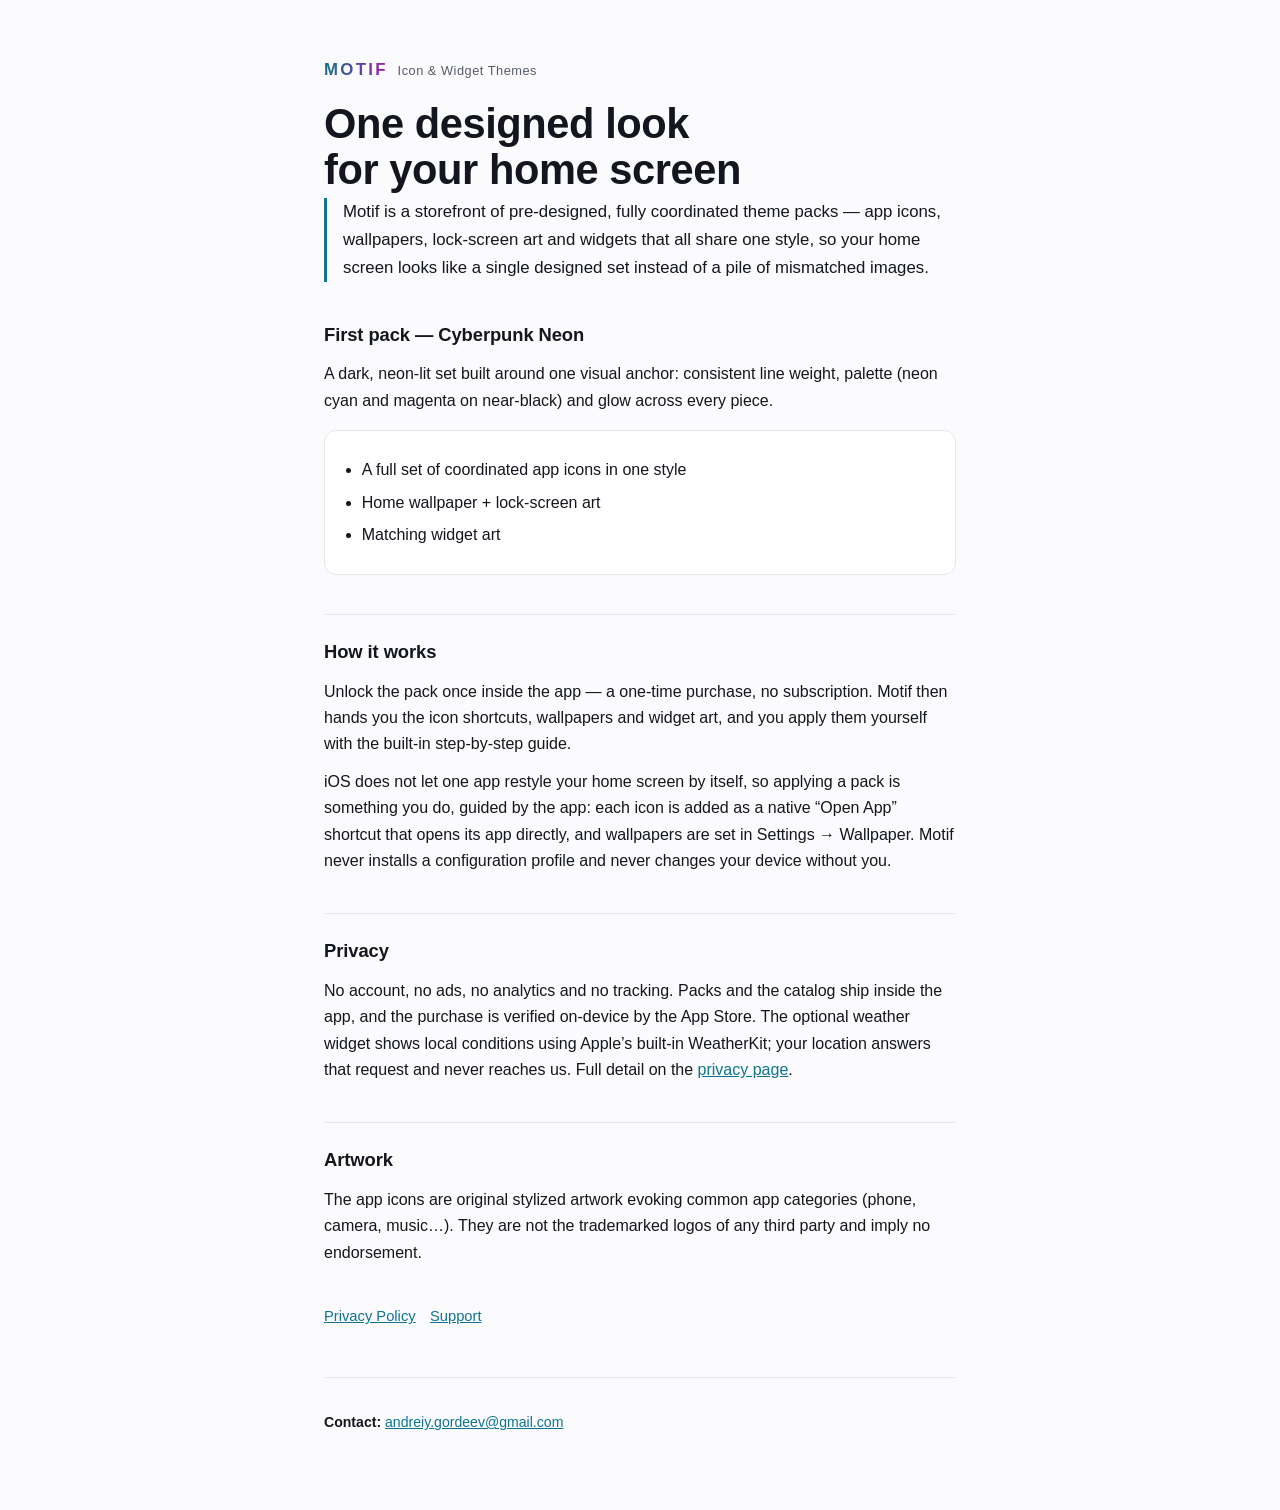
==== index.html @ cd954186 "Motif site: marketing page, privacy policy, support The three URLs the App Store listing points at. " ====
<!doctype html>
<html lang="en">
<head>
<meta charset="utf-8">
<meta name="viewport" content="width=device-width, initial-scale=1">
<title>Motif — Icon &amp; Widget Themes</title>
<meta name="description" content="Motif is a storefront of pre-designed, fully coordinated home-screen theme packs: app icons, wallpapers, lock-screen art and widgets in one style.">
<link rel="stylesheet" href="assets/style.css">
</head>
<body>
<div class="wrap">
  <header>
    <a class="brand" href="./">Motif</a>
    <span class="kind">Icon &amp; Widget Themes</span>
  </header>

  <h1>One designed look for your home screen</h1>

  <p class="lede">
    Motif is a storefront of pre-designed, fully coordinated theme packs — app
    icons, wallpapers, lock-screen art and widgets that all share one style, so
    your home screen looks like a single designed set instead of a pile of
    mismatched images.
  </p>

  <h2>First pack — Cyberpunk Neon</h2>
  <p>
    A dark, neon-lit set built around one visual anchor: consistent line weight,
    palette (neon cyan and magenta on near-black) and glow across every piece.
  </p>
  <div class="card">
    <ul>
      <li>A full set of coordinated app icons in one style</li>
      <li>Home wallpaper + lock-screen art</li>
      <li>Matching widget art</li>
    </ul>
  </div>

  <h2>How it works</h2>
  <p>
    Unlock the pack once inside the app — a one-time purchase, no subscription.
    Motif then hands you the icon shortcuts, wallpapers and widget art, and you
    apply them yourself with the built-in step-by-step guide.
  </p>
  <p>
    iOS does not let one app restyle your home screen by itself, so applying a
    pack is something you do, guided by the app: each icon is added as a native
    “Open App” shortcut that opens its app directly, and wallpapers are set in
    Settings → Wallpaper. Motif never installs a configuration profile and never
    changes your device without you.
  </p>

  <h2>Privacy</h2>
  <p>
    No account, no ads, no analytics and no tracking. Packs and the catalog ship
    inside the app, and the purchase is verified on-device by the App Store. The
    optional weather widget shows local conditions using Apple’s built-in
    WeatherKit; your location answers that request and never reaches us. Full
    detail on the <a href="privacy/">privacy page</a>.
  </p>

  <h2>Artwork</h2>
  <p>
    The app icons are original stylized artwork evoking common app categories
    (phone, camera, music…). They are not the trademarked logos of any third
    party and imply no endorsement.
  </p>

  <nav class="pages">
    <a href="privacy/">Privacy Policy</a>
    <a href="support/">Support</a>
  </nav>

  <footer>
    <p><strong>Contact:</strong> <a href="mailto:andreiy.gordeev@gmail.com">andreiy.gordeev@gmail.com</a></p>
  </footer>
</div>
</body>
</html>
---- assets/style.css ----
/* Motif site — one stylesheet for the three pages the App Store listing points at
   (marketing / privacy / support). Lifted from docs/store/privacy-policy.html so the
   hosted pages and the tracked policy read as one thing. */
:root {
  --bg: #fbfbfd;
  --panel: #ffffff;
  --ink: #14161f;
  --muted: #565b6b;
  --line: #e6e7ee;
  --accent: #0e7490;
  --accent-2: #a21caf;
  --maxw: 42rem;
}
@media (prefers-color-scheme: dark) {
  :root {
    --bg: #0a0e18;
    --panel: #10151f;
    --ink: #e9ebf2;
    --muted: #9aa1b4;
    --line: #1f2634;
    --accent: #22d3ee;
    --accent-2: #e879f9;
  }
}
:root[data-theme="light"] {
  --bg: #fbfbfd; --panel: #ffffff; --ink: #14161f; --muted: #565b6b;
  --line: #e6e7ee; --accent: #0e7490; --accent-2: #a21caf;
}
:root[data-theme="dark"] {
  --bg: #0a0e18; --panel: #10151f; --ink: #e9ebf2; --muted: #9aa1b4;
  --line: #1f2634; --accent: #22d3ee; --accent-2: #e879f9;
}

* { box-sizing: border-box; }
body {
  margin: 0;
  background: var(--bg);
  color: var(--ink);
  font: 16px/1.65 -apple-system, BlinkMacSystemFont, "Segoe UI", Roboto, Helvetica, Arial, sans-serif;
  -webkit-font-smoothing: antialiased;
}
.wrap { max-width: var(--maxw); margin: 0 auto; padding: 3.5rem 1.25rem 4rem; }

header { display: flex; align-items: baseline; gap: .6rem; margin-bottom: .25rem; }
.brand {
  font-size: 1.05rem; font-weight: 700; letter-spacing: .14em; text-transform: uppercase;
  background: linear-gradient(90deg, var(--accent), var(--accent-2));
  -webkit-background-clip: text; background-clip: text; color: transparent;
  text-decoration: none;
}
.kind { font-size: .8rem; color: var(--muted); letter-spacing: .04em; }

h1 {
  font-size: clamp(1.9rem, 4.5vw, 2.6rem);
  line-height: 1.1; text-wrap: balance;
  margin: 1.1rem 0 .35rem; letter-spacing: -.01em;
}
.updated { color: var(--muted); font-size: .9rem; margin: 0 0 2rem; }

.lede {
  font-size: 1.05rem; color: var(--ink);
  border-left: 3px solid var(--accent); padding-left: 1rem; margin: 0 0 2.4rem;
}

h2 {
  font-size: 1.15rem; margin: 2.4rem 0 .6rem; letter-spacing: -.005em;
  padding-top: 1.4rem; border-top: 1px solid var(--line);
}
h2:first-of-type { border-top: 0; padding-top: 0; }
h3 { font-size: 1rem; margin: 1.6rem 0 .3rem; }
p { margin: .7rem 0; }
strong { color: var(--ink); }
a { color: var(--accent); }

.none {
  display: inline-block; font-weight: 700; color: var(--accent);
  letter-spacing: .02em;
}
.card {
  background: var(--panel); border: 1px solid var(--line);
  border-radius: 12px; padding: 1rem 1.15rem; margin: 1rem 0;
}
ul { margin: .6rem 0; padding-left: 1.15rem; }
li { margin: .4rem 0; }

nav.pages { margin: 2.4rem 0 0; display: flex; flex-wrap: wrap; gap: .9rem; }
nav.pages a { font-size: .92rem; }

footer {
  margin-top: 3rem; padding-top: 1.4rem; border-top: 1px solid var(--line);
  color: var(--muted); font-size: .88rem;
}
footer a { color: var(--accent); word-break: break-all; }
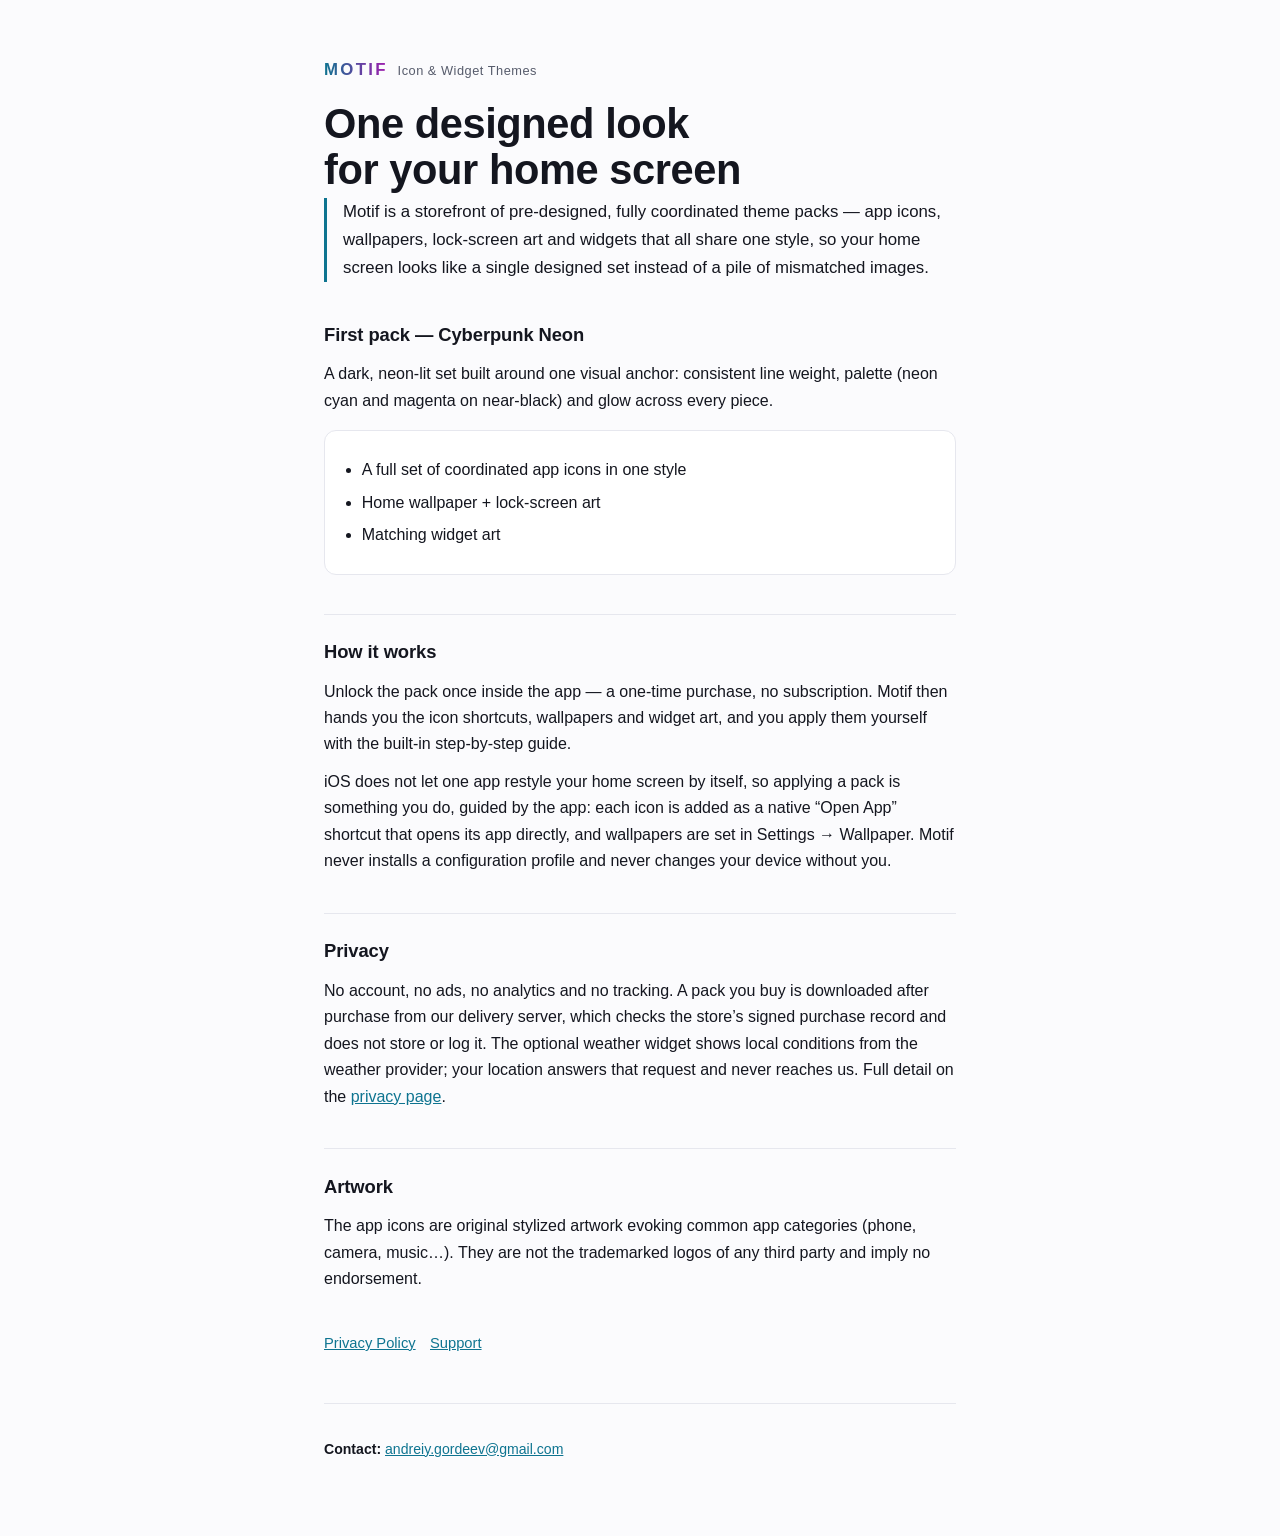
==== commit ebbb9169: "Privacy policy: packs are downloaded after purchase from the developer's delivery server Generated f" ====
--- a/index.html
+++ b/index.html
@@ -52,11 +52,12 @@
 
   <h2>Privacy</h2>
   <p>
-    No account, no ads, no analytics and no tracking. Packs and the catalog ship
-    inside the app, and the purchase is verified on-device by the App Store. The
-    optional weather widget shows local conditions using Apple’s built-in
-    WeatherKit; your location answers that request and never reaches us. Full
-    detail on the <a href="privacy/">privacy page</a>.
+    No account, no ads, no analytics and no tracking. A pack you buy is
+    downloaded after purchase from our delivery server, which checks the store’s
+    signed purchase record and does not store or log it. The optional weather
+    widget shows local conditions from the weather provider; your location
+    answers that request and never reaches us. Full detail on the
+    <a href="privacy/">privacy page</a>.
   </p>
 
   <h2>Artwork</h2>
--- a/assets/style.css
+++ b/assets/style.css
@@ -1,6 +1,6 @@
-/* Motif site — one stylesheet for the three pages the App Store listing points at
-   (marketing / privacy / support). Lifted from docs/store/privacy-policy.html so the
-   hosted pages and the tracked policy read as one thing. */
+/* Motif site — one stylesheet for the three pages the store listings point at
+   (marketing / privacy / support). privacy/index.html is generated from
+   docs/store/privacy-policy.md and links this file; keep its selectors here. */
 :root {
   --bg: #fbfbfd;
   --panel: #ffffff;
@@ -91,3 +91,7 @@
   color: var(--muted); font-size: .88rem;
 }
 footer a { color: var(--accent); word-break: break-all; }
+
+/* The privacy policy: one page, an English and a Russian section. */
+section + section { margin-top: 4rem; padding-top: 2rem; border-top: 2px solid var(--line); }
+nav.langs { font-size: .9rem; color: var(--muted); margin: .25rem 0 0; }
